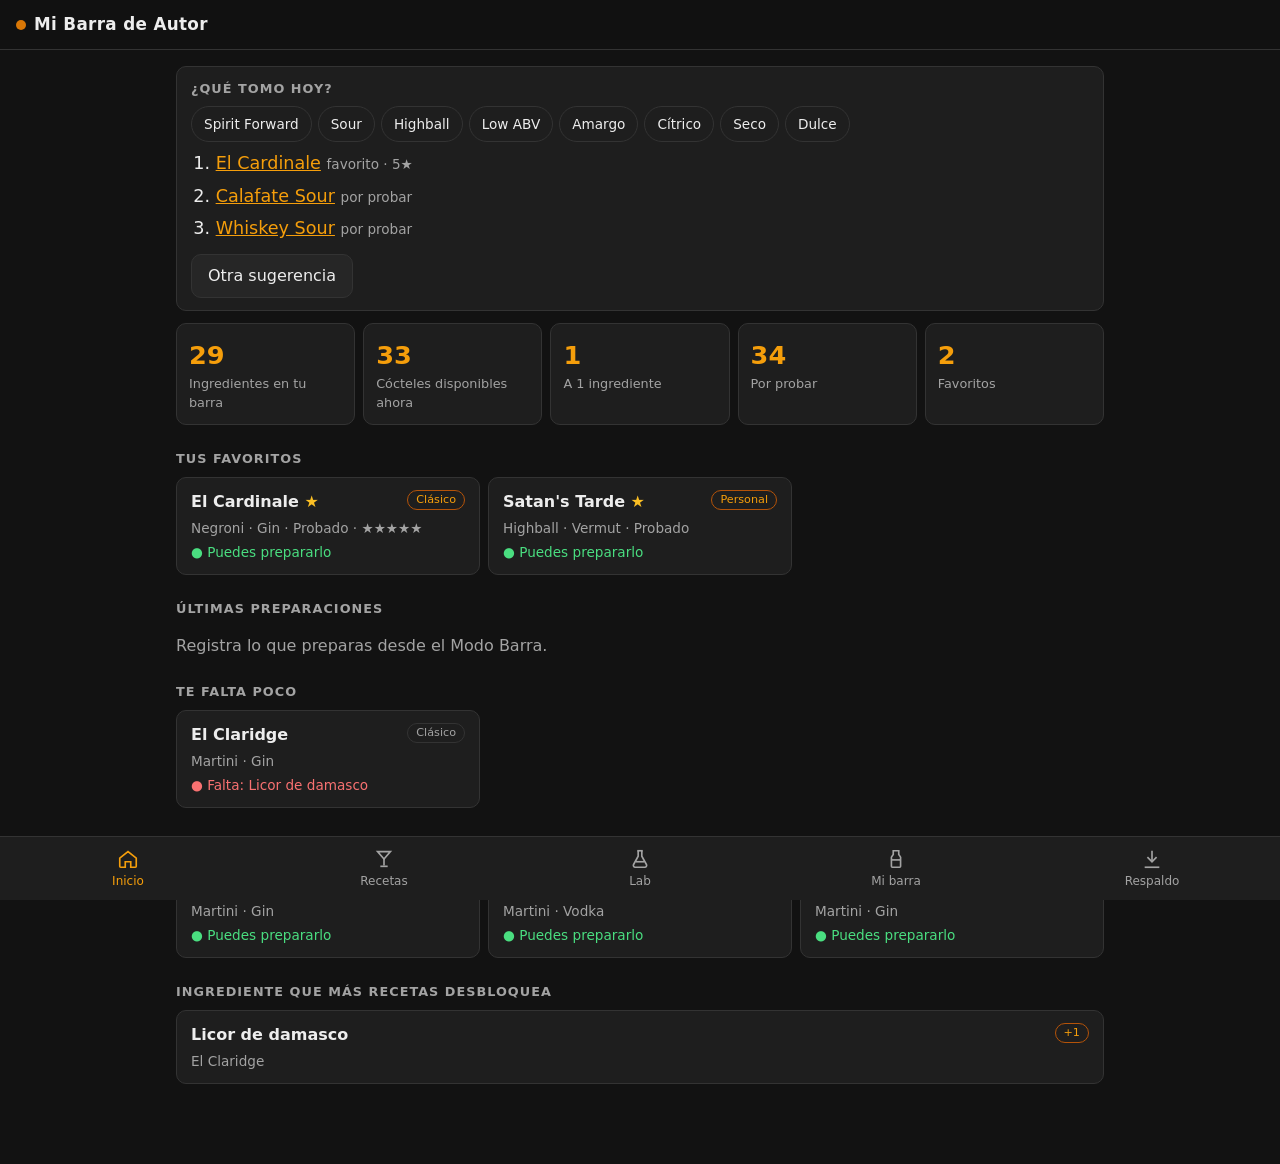
==== index.html @ 16bae749 "Mi Barra de Autor: versión inicial (F1, F2 y F3) Cocktail manager personal sin backend para GitHub P" ====
<!doctype html>
<html lang="es">
<head>
  <meta charset="utf-8">
  <meta name="viewport" content="width=device-width, initial-scale=1, viewport-fit=cover">
  <meta name="theme-color" content="#121212">
  <meta name="description" content="Cocktail manager personal: inventario de barra, recetas disponibles y laboratorio.">
  <title>Mi Barra de Autor</title>
  <link rel="manifest" href="manifest.json">
  <link rel="icon" href="assets/icons/icon-192.png" type="image/png">
  <link rel="apple-touch-icon" href="assets/icons/apple-touch-icon.png">
  <meta name="apple-mobile-web-app-capable" content="yes">
  <meta name="apple-mobile-web-app-status-bar-style" content="black-translucent">
  <link rel="stylesheet" href="styles.css">
</head>
<body>
  <a class="skip-link" href="#main">Saltar al contenido</a>

  <header class="app-header">
    <span class="brand-dot" aria-hidden="true"></span>
    <h1>Mi Barra de Autor</h1>
  </header>

  <main id="main" tabindex="-1">
    <noscript><p class="banner">Esta aplicación necesita JavaScript.</p></noscript>
  </main>

  <nav class="bottom-nav" aria-label="Secciones">
    <a href="#/" data-nav="home">
      <svg viewBox="0 0 24 24" fill="none" stroke="currentColor" stroke-width="1.8" aria-hidden="true"><path d="M3 11l9-7 9 7v9a1 1 0 0 1-1 1h-5v-6H9v6H4a1 1 0 0 1-1-1z"/></svg>
      Inicio
    </a>
    <a href="#/recetas" data-nav="recipes">
      <svg viewBox="0 0 24 24" fill="none" stroke="currentColor" stroke-width="1.8" aria-hidden="true"><path d="M5 4h14l-7 8z"/><path d="M12 12v7"/><path d="M8 20h8"/></svg>
      Recetas
    </a>
    <a href="#/lab" data-nav="lab">
      <svg viewBox="0 0 24 24" fill="none" stroke="currentColor" stroke-width="1.8" aria-hidden="true"><path d="M9 3h6"/><path d="M10 3v6l-5 9a2 2 0 0 0 1.8 3h10.4a2 2 0 0 0 1.8-3l-5-9V3"/><path d="M7.5 15h9"/></svg>
      Lab
    </a>
    <a href="#/inventario" data-nav="inventory">
      <svg viewBox="0 0 24 24" fill="none" stroke="currentColor" stroke-width="1.8" aria-hidden="true"><path d="M9 3h6v4l2 3v10a1 1 0 0 1-1 1H8a1 1 0 0 1-1-1V10l2-3z"/><path d="M7 13h10"/></svg>
      Mi barra
    </a>
    <a href="#/ajustes" data-nav="settings">
      <svg viewBox="0 0 24 24" fill="none" stroke="currentColor" stroke-width="1.8" aria-hidden="true"><path d="M12 3v12"/><path d="M7 10l5 5 5-5"/><path d="M4 21h16"/></svg>
      Respaldo
    </a>
  </nav>

  <div class="toast" role="status" aria-live="polite" id="toast"></div>

  <script type="module" src="app.js"></script>
</body>
</html>
---- styles.css ----
/* Mi Barra de Autor · estilos base (mobile-first, dark). Paleta de la spec §38. */

:root {
  --bg: #121212;
  --surface: #1E1E1E;
  --surface-2: #262626;
  --border: #333333;
  --text: #EDEDED;
  --muted: #A3A3A3;
  --accent: #D97706;
  --accent-strong: #B45309;
  --accent-text: #F59E0B;
  --ok: #4ADE80;
  --warn: #FBBF24;
  --miss: #F87171;
  --sub: #60A5FA;
  --radius: 10px;
  --gap: 12px;
  --tap: 44px;
  --nav-h: 64px;
  --font: system-ui, -apple-system, "Segoe UI", Roboto, sans-serif;
  --mono: ui-monospace, "SF Mono", Menlo, monospace;
  color-scheme: dark;
}

*, *::before, *::after { box-sizing: border-box; }

html, body { margin: 0; }

body {
  background: var(--bg);
  color: var(--text);
  font: 16px/1.5 var(--font);
  -webkit-font-smoothing: antialiased;
  padding-bottom: calc(var(--nav-h) + env(safe-area-inset-bottom));
}

a { color: var(--accent-text); }

button, input, select, textarea { font: inherit; color: inherit; }

:focus-visible { outline: 2px solid var(--accent-text); outline-offset: 2px; }

.visually-hidden {
  position: absolute; width: 1px; height: 1px; overflow: hidden;
  clip: rect(0 0 0 0); white-space: nowrap;
}

.skip-link { position: absolute; left: -999px; top: 8px; background: var(--accent); color: #000; padding: 8px 12px; border-radius: var(--radius); z-index: 100; }
.skip-link:focus { left: 8px; }

/* ── Estructura ── */
.app-header {
  position: sticky; top: 0; z-index: 10;
  display: flex; align-items: center; gap: 8px;
  padding: 12px 16px;
  background: color-mix(in srgb, var(--bg) 92%, transparent);
  backdrop-filter: blur(8px);
  border-bottom: 1px solid var(--border);
}
.app-header h1 { font-size: 1.05rem; margin: 0; letter-spacing: 0.02em; flex: 1; }
.app-header .brand-dot { width: 10px; height: 10px; border-radius: 50%; background: var(--accent); }

main { max-width: 760px; margin: 0 auto; padding: 16px; }

.banner { background: var(--surface-2); border-left: 3px solid var(--warn); padding: 10px 12px; border-radius: 6px; margin-bottom: var(--gap); font-size: 0.9rem; }

/* ── Navegación inferior ── */
.bottom-nav {
  position: fixed; left: 0; right: 0; bottom: 0; z-index: 20;
  display: grid; grid-template-columns: repeat(5, 1fr);
  height: calc(var(--nav-h) + env(safe-area-inset-bottom));
  padding-bottom: env(safe-area-inset-bottom);
  background: var(--surface);
  border-top: 1px solid var(--border);
}
.bottom-nav a {
  display: flex; flex-direction: column; align-items: center; justify-content: center; gap: 2px;
  color: var(--muted); text-decoration: none; font-size: 0.75rem; min-height: var(--tap);
}
.bottom-nav a svg { width: 22px; height: 22px; }
.bottom-nav a[aria-current="page"] { color: var(--accent-text); }

/* ── Tipografía y secciones ── */
h2 { font-size: 1.25rem; margin: 8px 0 12px; }
h3 { font-size: 0.8rem; text-transform: uppercase; letter-spacing: 0.08em; color: var(--muted); margin: 24px 0 8px; font-weight: 600; }
.muted { color: var(--muted); }
.small { font-size: 0.85rem; }

/* ── Tarjetas ── */
.card {
  background: var(--surface); border: 1px solid var(--border); border-radius: var(--radius);
  padding: 12px 14px;
}
.card + .card { margin-top: 8px; }

.recipe-card {
  display: grid; grid-template-columns: 1fr auto; gap: 4px 8px; align-items: start;
  text-decoration: none; color: inherit;
}
.recipe-card:hover { border-color: var(--accent-strong); }
.recipe-card .title { font-weight: 600; }
.recipe-card .meta { grid-column: 1 / -1; color: var(--muted); font-size: 0.85rem; }
.recipe-card .avail { grid-column: 1 / -1; font-size: 0.85rem; }

.stats { display: grid; grid-template-columns: repeat(2, 1fr); gap: 8px; }
.stat { background: var(--surface); border: 1px solid var(--border); border-radius: var(--radius); padding: 12px; text-decoration: none; color: inherit; }
.stat .n { font-size: 1.6rem; font-weight: 700; font-variant-numeric: tabular-nums; color: var(--accent-text); }
.stat .l { font-size: 0.8rem; color: var(--muted); }

/* ── Chips, badges y estados ── */
.chips { display: flex; flex-wrap: wrap; gap: 6px; }
.chip {
  display: inline-flex; align-items: center; min-height: 36px; padding: 4px 12px;
  border-radius: 999px; border: 1px solid var(--border); background: var(--surface);
  font-size: 0.85rem; cursor: pointer;
}
.chip[aria-pressed="true"] { background: var(--accent); border-color: var(--accent); color: #111; font-weight: 600; }
.badge { display: inline-block; font-size: 0.7rem; padding: 1px 8px; border-radius: 999px; border: 1px solid var(--border); color: var(--muted); white-space: nowrap; }
.badge.house { border-color: var(--accent-strong); color: var(--accent-text); }

.st-ok { color: var(--ok); }
.st-sub { color: var(--sub); }
.st-miss { color: var(--miss); }
.st-low { color: var(--warn); }

/* ── Controles ── */
.search {
  width: 100%; min-height: var(--tap); padding: 10px 14px;
  background: var(--surface); border: 1px solid var(--border); border-radius: var(--radius);
}
.search::placeholder { color: var(--muted); }

.segmented { display: inline-flex; border: 1px solid var(--border); border-radius: var(--radius); overflow: hidden; }
.segmented button {
  min-height: var(--tap); min-width: var(--tap); padding: 0 12px;
  background: var(--surface); border: 0; border-right: 1px solid var(--border); cursor: pointer;
}
.segmented button:last-child { border-right: 0; }
.segmented button[aria-pressed="true"] { background: var(--accent); color: #111; font-weight: 600; }

.btn {
  display: inline-flex; align-items: center; justify-content: center; gap: 6px;
  min-height: var(--tap); padding: 0 16px; border-radius: var(--radius);
  background: var(--surface-2); border: 1px solid var(--border); cursor: pointer; text-decoration: none;
}
.btn.primary { background: var(--accent); border-color: var(--accent); color: #111; font-weight: 600; }
.btn.danger { border-color: var(--miss); color: var(--miss); }
.btn-row { display: flex; flex-wrap: wrap; gap: 8px; }

.icon-btn {
  width: var(--tap); height: var(--tap); display: inline-flex; align-items: center; justify-content: center;
  background: transparent; border: 0; border-radius: 50%; cursor: pointer; color: var(--muted);
}
.icon-btn svg { width: 24px; height: 24px; }
.icon-btn[aria-pressed="true"] { color: var(--accent-text); }

.stars { display: inline-flex; }
.stars button { width: 40px; height: var(--tap); background: none; border: 0; cursor: pointer; color: var(--border); font-size: 1.5rem; line-height: 1; }
.stars button.on { color: var(--accent-text); }

textarea, select {
  width: 100%; background: var(--surface); border: 1px solid var(--border); border-radius: var(--radius); padding: 10px 12px;
}
select { min-height: var(--tap); }
textarea { min-height: 96px; resize: vertical; }

.toolbar { display: flex; flex-direction: column; gap: 10px; margin-bottom: 12px; }
.toolbar-row { display: flex; gap: 8px; align-items: center; flex-wrap: wrap; }

details.filters summary { cursor: pointer; color: var(--muted); min-height: var(--tap); display: flex; align-items: center; }

/* ── Ficha de receta ── */
.recipe-head { display: flex; align-items: flex-start; gap: 8px; }
.recipe-head h2 { flex: 1; margin: 4px 0; font-size: 1.5rem; }
.ing-list { list-style: none; margin: 0; padding: 0; }
.ing-list li {
  display: grid; grid-template-columns: 6.5em 1fr auto; gap: 8px; align-items: baseline;
  padding: 10px 0; border-bottom: 1px solid var(--border);
}
.ing-list li:last-child { border-bottom: 0; }
.ing-list .amt { font-family: var(--mono); font-variant-numeric: tabular-nums; color: var(--accent-text); }
.ing-list .note { grid-column: 2 / -1; font-size: 0.8rem; color: var(--muted); }
.facts { display: grid; grid-template-columns: auto 1fr; gap: 6px 12px; margin: 0; }
.facts dt { color: var(--muted); }
.facts dd { margin: 0; }

/* ── Inventario ── */
.inv-row { display: flex; align-items: center; justify-content: space-between; gap: 8px; padding: 8px 0; border-bottom: 1px solid var(--border); }
.inv-row:last-child { border-bottom: 0; }
.inv-row .name { flex: 1; min-width: 0; }
.inv-row .segmented button { padding: 0 10px; font-size: 0.8rem; }
.inv-row .segmented button[data-status="low"][aria-pressed="true"] { background: var(--warn); border-color: var(--warn); }
.inv-row .segmented button[data-status="out"][aria-pressed="true"] { background: #4B4B4B; color: var(--text); font-weight: 600; }

/* ── Importación ── */
.import-summary ul { padding-left: 1.2em; margin: 6px 0; }
.import-summary .errors li { color: var(--miss); }
.import-summary .warnings li { color: var(--warn); }

/* ── Avisos ── */
.toast {
  position: fixed; left: 50%; transform: translateX(-50%);
  bottom: calc(var(--nav-h) + 16px + env(safe-area-inset-bottom));
  background: var(--surface-2); border: 1px solid var(--border); border-radius: var(--radius);
  padding: 10px 16px; max-width: calc(100% - 32px); z-index: 30;
}
.toast:empty { display: none; }

.empty { text-align: center; color: var(--muted); padding: 32px 16px; }

/* ── Pantallas más grandes ── */
@media (min-width: 640px) {
  .stats { grid-template-columns: repeat(3, 1fr); }
  .recipe-grid { display: grid; grid-template-columns: repeat(2, 1fr); gap: 8px; }
  .recipe-grid .card + .card { margin-top: 0; }
}
@media (min-width: 1024px) {
  .stats { grid-template-columns: repeat(5, 1fr); }
  main { max-width: 960px; }
  .recipe-grid { grid-template-columns: repeat(3, 1fr); }
}

@media (prefers-reduced-motion: reduce) {
  * { scroll-behavior: auto !important; transition: none !important; }
}

/* ── Historial ── */
.hist-list { list-style: none; margin: 0; padding: 0; }
.hist-row { padding: 8px 0; border-bottom: 1px solid var(--border); display: flex; flex-wrap: wrap; justify-content: space-between; gap: 4px 8px; }
.hist-row:last-child { border-bottom: 0; }
.hist-row p { flex-basis: 100%; margin: 2px 0 0; color: var(--muted); }

/* ── Modo Barra (§17): una mano, controles grandes, sin navegación ── */
body.bar-mode { padding-bottom: 16px; }
body.bar-mode .bottom-nav, body.bar-mode .app-header { display: none; }
.bar-top { display: flex; gap: 8px; align-items: center; flex-wrap: wrap; }
.bar-top .btn:first-child { margin-right: auto; }
.bar-title { font-size: 1.75rem; margin: 16px 0 12px; }
.bar-steps { list-style: none; margin: 0; padding: 0; display: grid; gap: 8px; }
.bar-step {
  width: 100%; min-height: 64px; display: grid; grid-template-columns: 7.5em 1fr; gap: 12px; align-items: center;
  text-align: left; padding: 12px 16px; font-size: 1.15rem;
  background: var(--surface); border: 1px solid var(--border); border-radius: var(--radius); cursor: pointer;
}
.bar-step .amt { font-family: var(--mono); font-weight: 600; color: var(--accent-text); }
.bar-step[aria-pressed="true"] { opacity: 0.45; }
.bar-step[aria-pressed="true"] .name { text-decoration: line-through; }
.bar-facts { display: grid; grid-template-columns: 1fr 1fr; gap: 8px; margin: 16px 0; }
.bar-facts div { background: var(--surface); border: 1px solid var(--border); border-radius: var(--radius); padding: 10px 12px; }
.bar-facts dt { color: var(--muted); font-size: 0.75rem; text-transform: uppercase; letter-spacing: 0.06em; }
.bar-facts dd { margin: 2px 0 0; font-size: 1.05rem; }
.timer { text-align: center; }
.timer-display { font-family: var(--mono); font-size: 3.5rem; font-weight: 700; font-variant-numeric: tabular-nums; color: var(--accent-text); line-height: 1.1; margin: 4px 0 12px; }
.timer-controls { justify-content: center; }
.timer-controls .btn { min-width: 64px; }

/* ── Ajustes de intensidad y dulce/seco ── */
.adj-controls { display: grid; gap: 8px; margin-bottom: 4px; }
.segmented.adj { display: grid; grid-template-columns: repeat(3, 1fr); }
.segmented.adj button { padding: 0 6px; font-size: 0.9rem; }
.ing-list li.changed .amt { color: var(--warn); }

/* ── Laboratorio ── */
.lab-form { display: grid; gap: 6px; }
.lab-label { font-size: 0.8rem; color: var(--muted); margin-top: 6px; }
.lab-ing { padding: 10px 0; border-bottom: 1px solid var(--border); display: grid; gap: 6px; }
.lab-ing:last-of-type { border-bottom: 0; }
.lab-ing-row { display: grid; grid-template-columns: 5.5em 1fr auto; gap: 6px; align-items: center; }
.lab-ing-row2 { display: grid; grid-template-columns: 1fr auto; gap: 10px; align-items: center; }
.lab-ing-row input { min-height: var(--tap); width: 100%; background: var(--surface-2); border: 1px solid var(--border); border-radius: var(--radius); padding: 0 8px; }
.lab-ing select { min-height: var(--tap); }
.lab-check { display: flex; align-items: center; gap: 8px; min-height: 32px; }
.lab-check input { width: 20px; height: 20px; accent-color: var(--accent); }
.banner ul { margin: 0; padding-left: 1.2em; }

/* ── Comparador ── */
.cmp-grid { display: grid; grid-template-columns: minmax(6.5em, 1.3fr) repeat(var(--cols), minmax(0, 1fr)); padding: 4px 8px; }
.cmp-cell { padding: 8px 4px; border-bottom: 1px solid var(--border); font-size: 0.85rem; overflow-wrap: anywhere; }
.cmp-head { font-weight: 600; display: flex; flex-direction: column; gap: 2px; }
.cmp-name { color: var(--muted); }
.cmp-val { font-family: var(--mono); font-variant-numeric: tabular-nums; }
.d-more, .d-less, .d-added, .d-unit { color: var(--warn); font-weight: 600; }
.d-removed, .d-absent { color: var(--muted); }
.cmp-summary { padding-left: 1.2em; margin: 0; }
.cmp-summary li { margin-bottom: 6px; }

/* ── F3: ¿Qué tomo hoy?, precios ── */
.today .chips { margin-bottom: 8px; }
.today-list { margin: 8px 0 12px; padding-left: 1.4em; font-size: 1.1rem; }
.today-list li { margin-bottom: 6px; }
.inv-row { flex-wrap: wrap; }
.inv-price { flex-basis: 100%; display: grid; grid-template-columns: 1fr 1fr; gap: 8px; font-size: 0.8rem; color: var(--muted); }
.inv-price input { width: 100%; min-height: 40px; margin-top: 2px; background: var(--surface-2); border: 1px solid var(--border); border-radius: var(--radius); padding: 0 8px; }
.today { margin-bottom: 12px; }
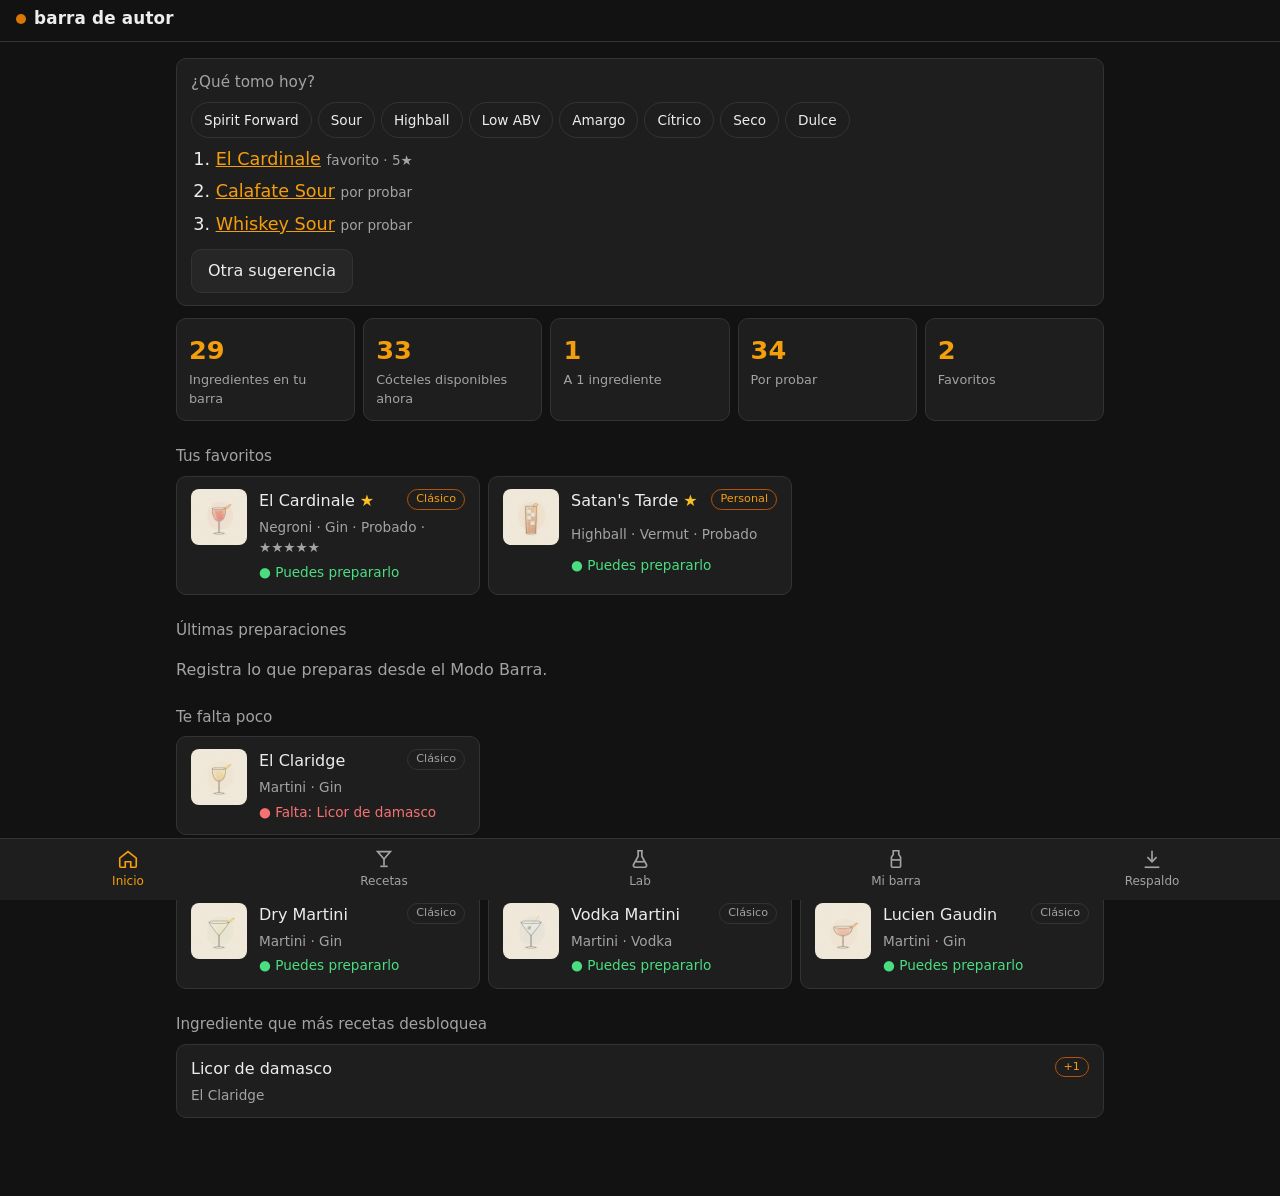
==== commit fb729a0b: "Marca en minúsculas (barra de autor), sin mayúsculas sostenidas, sin diminutivos, menos negritas; en" ====
--- a/index.html
+++ b/index.html
@@ -5,11 +5,12 @@
   <meta name="viewport" content="width=device-width, initial-scale=1, viewport-fit=cover">
   <meta name="theme-color" content="#121212">
   <meta name="description" content="Cocktail manager personal: inventario de barra, recetas disponibles y laboratorio.">
-  <title>Mi Barra de Autor</title>
+  <title>barra de autor</title>
   <link rel="manifest" href="manifest.json">
   <link rel="icon" href="assets/icons/icon-192.png" type="image/png">
   <link rel="apple-touch-icon" href="assets/icons/apple-touch-icon.png">
   <meta name="apple-mobile-web-app-capable" content="yes">
+  <meta name="apple-mobile-web-app-title" content="barra de autor">
   <meta name="apple-mobile-web-app-status-bar-style" content="black-translucent">
   <link rel="stylesheet" href="styles.css">
 </head>
@@ -18,7 +19,7 @@
 
   <header class="app-header">
     <span class="brand-dot" aria-hidden="true"></span>
-    <h1>Mi Barra de Autor</h1>
+    <h1>barra de autor</h1>
   </header>
 
   <main id="main" tabindex="-1">
--- a/styles.css
+++ b/styles.css
@@ -1,4 +1,4 @@
-/* Mi Barra de Autor · estilos base (mobile-first, dark). Paleta de la spec §38. */
+/* barra de autor · estilos base (mobile-first, dark). Paleta de la spec §38. */
 
 :root {
   --bg: #121212;
@@ -17,7 +17,9 @@
   --radius: 10px;
   --gap: 12px;
   --tap: 44px;
-  --nav-h: 64px;
+  --nav-h: 56px;
+  /* Zona del indicador de inicio: se deja libre, pero sin la franja completa bajo los íconos. */
+  --nav-pad: max(6px, calc(env(safe-area-inset-bottom) - 14px));
   --font: system-ui, -apple-system, "Segoe UI", Roboto, sans-serif;
   --mono: ui-monospace, "SF Mono", Menlo, monospace;
   color-scheme: dark;
@@ -32,7 +34,7 @@
   color: var(--text);
   font: 16px/1.5 var(--font);
   -webkit-font-smoothing: antialiased;
-  padding-bottom: calc(var(--nav-h) + env(safe-area-inset-bottom));
+  padding-bottom: calc(var(--nav-h) + var(--nav-pad));
 }
 
 a { color: var(--accent-text); }
@@ -53,12 +55,11 @@
 .app-header {
   position: sticky; top: 0; z-index: 10;
   display: flex; align-items: center; gap: 8px;
-  padding: 12px 16px;
-  background: color-mix(in srgb, var(--bg) 92%, transparent);
-  backdrop-filter: blur(8px);
+  padding: calc(6px + env(safe-area-inset-top)) calc(16px + env(safe-area-inset-right)) 10px calc(16px + env(safe-area-inset-left));
+  background: var(--bg);
   border-bottom: 1px solid var(--border);
 }
-.app-header h1 { font-size: 1.05rem; margin: 0; letter-spacing: 0.02em; flex: 1; }
+.app-header h1 { font-size: 1.05rem; font-weight: 600; margin: 0; letter-spacing: 0.01em; flex: 1; }
 .app-header .brand-dot { width: 10px; height: 10px; border-radius: 50%; background: var(--accent); }
 
 main { max-width: 760px; margin: 0 auto; padding: 16px; }
@@ -69,8 +70,8 @@
 .bottom-nav {
   position: fixed; left: 0; right: 0; bottom: 0; z-index: 20;
   display: grid; grid-template-columns: repeat(5, 1fr);
-  height: calc(var(--nav-h) + env(safe-area-inset-bottom));
-  padding-bottom: env(safe-area-inset-bottom);
+  height: calc(var(--nav-h) + var(--nav-pad));
+  padding-bottom: var(--nav-pad);
   background: var(--surface);
   border-top: 1px solid var(--border);
 }
@@ -83,7 +84,7 @@
 
 /* ── Tipografía y secciones ── */
 h2 { font-size: 1.25rem; margin: 8px 0 12px; }
-h3 { font-size: 0.8rem; text-transform: uppercase; letter-spacing: 0.08em; color: var(--muted); margin: 24px 0 8px; font-weight: 600; }
+h3 { font-size: 0.95rem; color: var(--muted); margin: 24px 0 8px; font-weight: 500; }
 .muted { color: var(--muted); }
 .small { font-size: 0.85rem; }
 
@@ -99,13 +100,20 @@
   text-decoration: none; color: inherit;
 }
 .recipe-card:hover { border-color: var(--accent-strong); }
-.recipe-card .title { font-weight: 600; }
+.recipe-card .title { font-weight: 500; }
 .recipe-card .meta { grid-column: 1 / -1; color: var(--muted); font-size: 0.85rem; }
 .recipe-card .avail { grid-column: 1 / -1; font-size: 0.85rem; }
 
+/* Miniatura de 56 px a la izquierda (ilustración sobre papel crema: parte del estilo, también en dark mode) */
+.recipe-card.has-thumb { grid-template-columns: 56px 1fr auto; column-gap: 12px; }
+.recipe-card.has-thumb .meta, .recipe-card.has-thumb .avail { grid-column: 2 / -1; }
+.recipe-card .thumb { grid-column: 1; grid-row: 1 / span 3; width: 56px; height: 56px; border-radius: 8px; background: #F3EBDD; object-fit: cover; }
+/* Ficha: ilustración cuadrada arriba del nombre */
+.recipe-hero { display: block; width: 100%; max-width: 320px; height: auto; aspect-ratio: 1; border-radius: 10px; background: #F3EBDD; margin: 0 0 8px; }
+
 .stats { display: grid; grid-template-columns: repeat(2, 1fr); gap: 8px; }
 .stat { background: var(--surface); border: 1px solid var(--border); border-radius: var(--radius); padding: 12px; text-decoration: none; color: inherit; }
-.stat .n { font-size: 1.6rem; font-weight: 700; font-variant-numeric: tabular-nums; color: var(--accent-text); }
+.stat .n { font-size: 1.6rem; font-weight: 600; font-variant-numeric: tabular-nums; color: var(--accent-text); }
 .stat .l { font-size: 0.8rem; color: var(--muted); }
 
 /* ── Chips, badges y estados ── */
@@ -115,7 +123,7 @@
   border-radius: 999px; border: 1px solid var(--border); background: var(--surface);
   font-size: 0.85rem; cursor: pointer;
 }
-.chip[aria-pressed="true"] { background: var(--accent); border-color: var(--accent); color: #111; font-weight: 600; }
+.chip[aria-pressed="true"] { background: var(--accent); border-color: var(--accent); color: #111; }
 .badge { display: inline-block; font-size: 0.7rem; padding: 1px 8px; border-radius: 999px; border: 1px solid var(--border); color: var(--muted); white-space: nowrap; }
 .badge.house { border-color: var(--accent-strong); color: var(--accent-text); }
 
@@ -137,14 +145,14 @@
   background: var(--surface); border: 0; border-right: 1px solid var(--border); cursor: pointer;
 }
 .segmented button:last-child { border-right: 0; }
-.segmented button[aria-pressed="true"] { background: var(--accent); color: #111; font-weight: 600; }
+.segmented button[aria-pressed="true"] { background: var(--accent); color: #111; }
 
 .btn {
   display: inline-flex; align-items: center; justify-content: center; gap: 6px;
   min-height: var(--tap); padding: 0 16px; border-radius: var(--radius);
   background: var(--surface-2); border: 1px solid var(--border); cursor: pointer; text-decoration: none;
 }
-.btn.primary { background: var(--accent); border-color: var(--accent); color: #111; font-weight: 600; }
+.btn.primary { background: var(--accent); border-color: var(--accent); color: #111; font-weight: 500; }
 .btn.danger { border-color: var(--miss); color: var(--miss); }
 .btn-row { display: flex; flex-wrap: wrap; gap: 8px; }
 
@@ -191,7 +199,7 @@
 .inv-row .name { flex: 1; min-width: 0; }
 .inv-row .segmented button { padding: 0 10px; font-size: 0.8rem; }
 .inv-row .segmented button[data-status="low"][aria-pressed="true"] { background: var(--warn); border-color: var(--warn); }
-.inv-row .segmented button[data-status="out"][aria-pressed="true"] { background: #4B4B4B; color: var(--text); font-weight: 600; }
+.inv-row .segmented button[data-status="out"][aria-pressed="true"] { background: #4B4B4B; color: var(--text);  }
 
 /* ── Importación ── */
 .import-summary ul { padding-left: 1.2em; margin: 6px 0; }
@@ -201,7 +209,7 @@
 /* ── Avisos ── */
 .toast {
   position: fixed; left: 50%; transform: translateX(-50%);
-  bottom: calc(var(--nav-h) + 16px + env(safe-area-inset-bottom));
+  bottom: calc(var(--nav-h) + 16px + var(--nav-pad));
   background: var(--surface-2); border: 1px solid var(--border); border-radius: var(--radius);
   padding: 10px 16px; max-width: calc(100% - 32px); z-index: 30;
 }
@@ -232,7 +240,7 @@
 .hist-row p { flex-basis: 100%; margin: 2px 0 0; color: var(--muted); }
 
 /* ── Modo Barra (§17): una mano, controles grandes, sin navegación ── */
-body.bar-mode { padding-bottom: 16px; }
+body.bar-mode { padding-top: env(safe-area-inset-top); padding-bottom: calc(16px + var(--nav-pad)); }
 body.bar-mode .bottom-nav, body.bar-mode .app-header { display: none; }
 .bar-top { display: flex; gap: 8px; align-items: center; flex-wrap: wrap; }
 .bar-top .btn:first-child { margin-right: auto; }
@@ -243,15 +251,15 @@
   text-align: left; padding: 12px 16px; font-size: 1.15rem;
   background: var(--surface); border: 1px solid var(--border); border-radius: var(--radius); cursor: pointer;
 }
-.bar-step .amt { font-family: var(--mono); font-weight: 600; color: var(--accent-text); }
+.bar-step .amt { font-family: var(--mono); color: var(--accent-text); }
 .bar-step[aria-pressed="true"] { opacity: 0.45; }
 .bar-step[aria-pressed="true"] .name { text-decoration: line-through; }
 .bar-facts { display: grid; grid-template-columns: 1fr 1fr; gap: 8px; margin: 16px 0; }
 .bar-facts div { background: var(--surface); border: 1px solid var(--border); border-radius: var(--radius); padding: 10px 12px; }
-.bar-facts dt { color: var(--muted); font-size: 0.75rem; text-transform: uppercase; letter-spacing: 0.06em; }
+.bar-facts dt { color: var(--muted); font-size: 0.8rem; }
 .bar-facts dd { margin: 2px 0 0; font-size: 1.05rem; }
 .timer { text-align: center; }
-.timer-display { font-family: var(--mono); font-size: 3.5rem; font-weight: 700; font-variant-numeric: tabular-nums; color: var(--accent-text); line-height: 1.1; margin: 4px 0 12px; }
+.timer-display { font-family: var(--mono); font-size: 3.5rem; font-weight: 600; font-variant-numeric: tabular-nums; color: var(--accent-text); line-height: 1.1; margin: 4px 0 12px; }
 .timer-controls { justify-content: center; }
 .timer-controls .btn { min-width: 64px; }
 
@@ -277,10 +285,10 @@
 /* ── Comparador ── */
 .cmp-grid { display: grid; grid-template-columns: minmax(6.5em, 1.3fr) repeat(var(--cols), minmax(0, 1fr)); padding: 4px 8px; }
 .cmp-cell { padding: 8px 4px; border-bottom: 1px solid var(--border); font-size: 0.85rem; overflow-wrap: anywhere; }
-.cmp-head { font-weight: 600; display: flex; flex-direction: column; gap: 2px; }
+.cmp-head { font-weight: 500; display: flex; flex-direction: column; gap: 2px; }
 .cmp-name { color: var(--muted); }
 .cmp-val { font-family: var(--mono); font-variant-numeric: tabular-nums; }
-.d-more, .d-less, .d-added, .d-unit { color: var(--warn); font-weight: 600; }
+.d-more, .d-less, .d-added, .d-unit { color: var(--warn); }
 .d-removed, .d-absent { color: var(--muted); }
 .cmp-summary { padding-left: 1.2em; margin: 0; }
 .cmp-summary li { margin-bottom: 6px; }
@@ -293,3 +301,8 @@
 .inv-price { flex-basis: 100%; display: grid; grid-template-columns: 1fr 1fr; gap: 8px; font-size: 0.8rem; color: var(--muted); }
 .inv-price input { width: 100%; min-height: 40px; margin-top: 2px; background: var(--surface-2); border: 1px solid var(--border); border-radius: var(--radius); padding: 0 8px; }
 .today { margin-bottom: 12px; }
+
+/* ── Márgenes seguros (iPhone con notch / isla, app instalada) ──
+   La barra de estado es translúcida (index.html): el encabezado baja lo que mide la barra de estado
+   y la barra inferior deja libre la zona del indicador de inicio. */
+.bottom-nav a { padding-top: 4px; }
